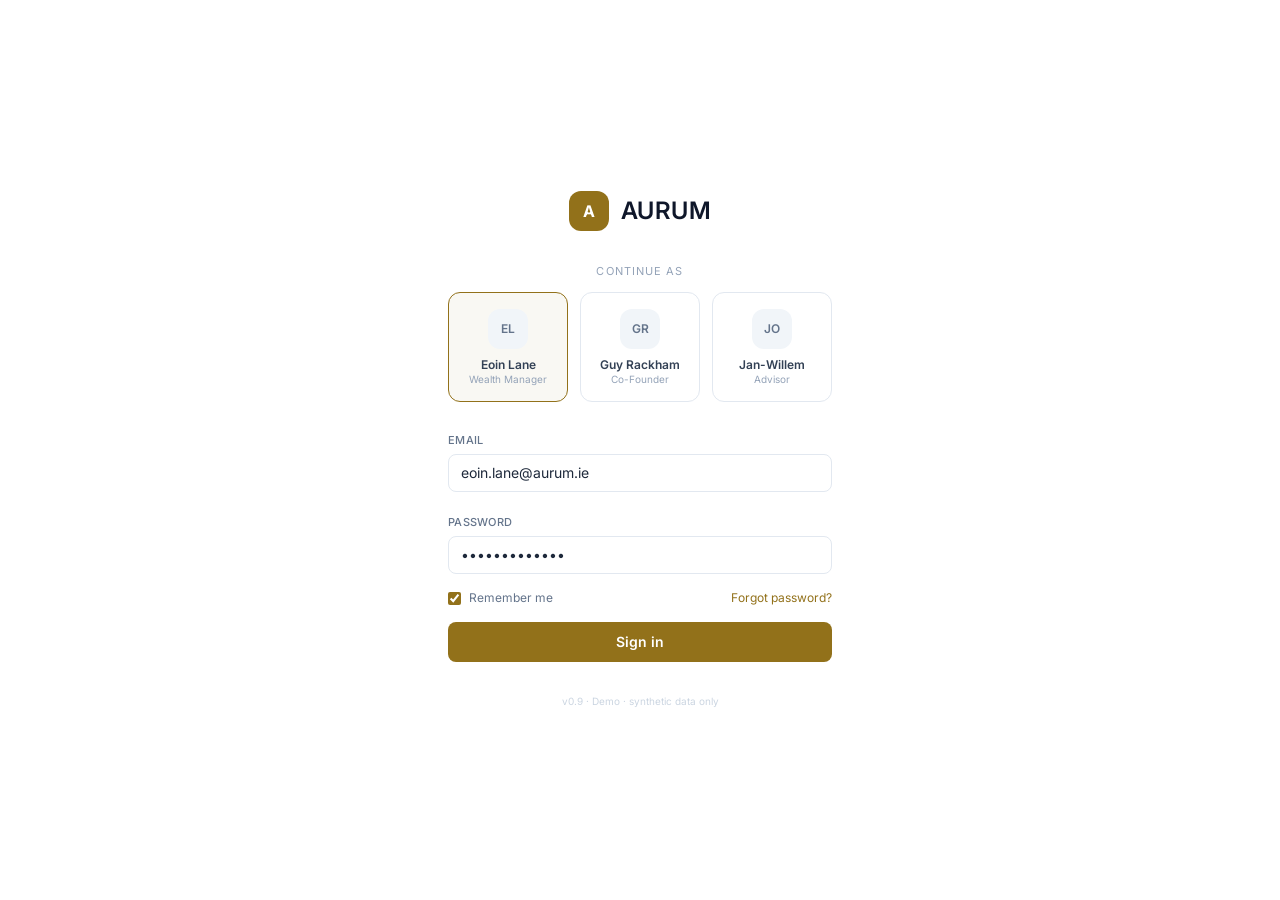
==== index.html @ f8782a84 "chore: redeploy demo [2026-05-16T14:30:36Z]" ====
<!DOCTYPE html>
<html lang="en">
<head>
  <meta charset="UTF-8" />
  <meta name="viewport" content="width=device-width, initial-scale=1.0" />
  <title>Aurum — Wealth Intelligence Platform</title>
  <link rel="stylesheet" href="tailwind.css?v=0.9.4" />
  <script src="cohort.js?v=0.9.4"></script>
  <style>
    @import url('https://fonts.googleapis.com/css2?family=Inter:wght@300;400;500;600;700&display=swap');
    body { font-family: 'Inter', system-ui, sans-serif; }
    .gold    { color: #92711A; }
    .gold-bg { background-color: #92711A; }
    .card { transition: transform 0.12s ease, box-shadow 0.12s ease; }
    .card:hover { transform: translateY(-2px); box-shadow: 0 8px 24px -8px rgba(15,23,42,0.12); }
  </style>
</head>
<body class="bg-slate-50/60 text-slate-900 min-h-screen">

  <!-- ── Sign-in overlay (theatrical — no real auth) ──────────────────── -->
  <div id="login-screen" class="fixed inset-0 z-50 bg-white flex items-center justify-center">
    <div class="w-full max-w-md px-8">
      <div class="flex items-center justify-center gap-3 mb-8">
        <div class="w-10 h-10 rounded-xl gold-bg flex items-center justify-center">
          <span class="text-white font-bold text-base">A</span>
        </div>
        <span class="font-semibold tracking-wide text-2xl text-slate-900">AURUM</span>
      </div>

      <p class="text-center text-[11px] text-slate-400 uppercase tracking-widest mb-3">Continue as</p>
      <div class="grid grid-cols-3 gap-3 mb-6">
        <button type="button" data-user="eoin" onclick="selectUser('eoin')"
                class="persona-tile px-3 py-4 rounded-xl border border-slate-200 hover:border-slate-300 hover:bg-slate-50 transition-colors text-center">
          <div class="w-10 h-10 mx-auto rounded-xl bg-slate-100 flex items-center justify-center text-xs font-semibold text-slate-500">EL</div>
          <p class="mt-2 text-xs font-semibold text-slate-700 truncate">Eoin Lane</p>
          <p class="text-[10px] text-slate-400 leading-tight">Wealth Manager</p>
        </button>
        <button type="button" data-user="guy" onclick="selectUser('guy')"
                class="persona-tile px-3 py-4 rounded-xl border border-slate-200 hover:border-slate-300 hover:bg-slate-50 transition-colors text-center">
          <div class="w-10 h-10 mx-auto rounded-xl bg-slate-100 flex items-center justify-center text-xs font-semibold text-slate-500">GR</div>
          <p class="mt-2 text-xs font-semibold text-slate-700 truncate">Guy Rackham</p>
          <p class="text-[10px] text-slate-400 leading-tight">Co-Founder</p>
        </button>
        <button type="button" data-user="jan" onclick="selectUser('jan')"
                class="persona-tile px-3 py-4 rounded-xl border border-slate-200 hover:border-slate-300 hover:bg-slate-50 transition-colors text-center">
          <div class="w-10 h-10 mx-auto rounded-xl bg-slate-100 flex items-center justify-center text-xs font-semibold text-slate-500">JO</div>
          <p class="mt-2 text-xs font-semibold text-slate-700 truncate">Jan-Willem</p>
          <p class="text-[10px] text-slate-400 leading-tight">Advisor</p>
        </button>
      </div>

      <form onsubmit="handleLogin(event)" class="space-y-4" autocomplete="off">
        <div>
          <label for="login-email" class="text-[11px] font-medium text-slate-500 uppercase tracking-wide">Email</label>
          <input id="login-email" type="email" required value="eoin.lane@aurum.ie"
                 class="mt-1 w-full px-3 py-2 border border-slate-200 rounded-lg focus:outline-none focus:ring-1 focus:ring-[#92711A] bg-white text-sm text-slate-800"/>
        </div>
        <div>
          <label for="login-password" class="text-[11px] font-medium text-slate-500 uppercase tracking-wide">Password</label>
          <input id="login-password" type="password" required value="demo-password"
                 class="mt-1 w-full px-3 py-2 border border-slate-200 rounded-lg focus:outline-none focus:ring-1 focus:ring-[#92711A] bg-white text-sm text-slate-800"/>
        </div>
        <div class="flex items-center justify-between text-xs">
          <label class="flex items-center gap-2 text-slate-500 select-none">
            <input type="checkbox" checked class="rounded border-slate-300 accent-[#92711A]"/>
            Remember me
          </label>
          <a href="#" onclick="event.preventDefault()" class="text-[#92711A] hover:underline">Forgot password?</a>
        </div>
        <button type="submit"
                class="w-full py-2.5 rounded-lg gold-bg text-white font-semibold text-sm hover:opacity-90 transition-opacity">
          Sign in
        </button>
      </form>
      <p class="mt-8 text-center text-[10px] text-slate-300">v0.9 · Demo · synthetic data only</p>
    </div>
  </div>

  <script>
    // ── Personas (theatrical — anyone can sign in as anyone) ────────────
    const AURUM_USERS = {
      eoin: { name: 'Eoin Lane',        first: 'Eoin', email: 'eoin.lane@aurum.ie',   title: 'Senior Wealth Manager', initials: 'EL' },
      guy:  { name: 'Guy Rackham',      first: 'Guy',  email: 'guy.rackham@aurum.ie', title: 'Co-Founder',            initials: 'GR' },
      jan:  { name: 'Jan-Willem Ophof', first: 'Jan',  email: 'jan.ophof@aurum.ie',   title: 'Advisor',               initials: 'JO' },
    };
    let aurumSelectedUser = 'eoin';

    function selectUser(key) {
      const u = AURUM_USERS[key];
      if (!u) return;
      aurumSelectedUser = key;
      document.getElementById('login-email').value = u.email;
      document.querySelectorAll('.persona-tile').forEach(t => {
        const on = t.dataset.user === key;
        t.classList.toggle('border-[#92711A]', on);
        t.classList.toggle('bg-[#92711A]/5',  on);
        t.classList.toggle('border-slate-200', !on);
      });
    }

    function applyUserToPage(key) {
      const u = AURUM_USERS[key] || AURUM_USERS.eoin;
      const nameEl = document.getElementById('header-user-name');
      const initEl = document.getElementById('header-user-initials');
      const greetEl = document.getElementById('greeting');
      if (nameEl)  nameEl.textContent  = `${u.name} · ${u.title}`;
      if (initEl)  initEl.textContent  = u.initials;
      if (greetEl) greetEl.textContent = `Welcome back, ${u.first}`;
    }

    function handleLogin(e) {
      e.preventDefault();
      try { sessionStorage.setItem('aurum_user', aurumSelectedUser); } catch (_) {}
      applyUserToPage(aurumSelectedUser);
      const screen = document.getElementById('login-screen');
      screen.style.transition = 'opacity 0.25s ease';
      screen.style.opacity = '0';
      setTimeout(() => { screen.style.display = 'none'; }, 250);
    }

    // Pre-select last persona used (if any); apply name to header immediately
    // so the page is correct even before the user clicks Sign in.
    (function() {
      let saved = null;
      try { saved = sessionStorage.getItem('aurum_user'); } catch (_) {}
      const key = AURUM_USERS[saved] ? saved : 'eoin';
      selectUser(key);
      // Defer applyUserToPage until DOM is ready (header elements exist)
      document.addEventListener('DOMContentLoaded', () => applyUserToPage(key));
    })();
  </script>

  <!-- ── Header ──────────────────────────────────────────────────────── -->
  <header class="bg-white border-b border-slate-100">
    <div class="px-6 py-3.5 flex items-center justify-between max-w-7xl mx-auto">
      <div class="flex items-center gap-3">
        <div class="w-8 h-8 rounded-lg gold-bg flex items-center justify-center">
          <span class="text-white font-bold text-sm">A</span>
        </div>
        <span class="font-semibold text-slate-900 tracking-wide">AURUM</span>
        <span class="text-slate-300 text-sm">|</span>
        <span class="text-slate-400 text-sm">Wealth Intelligence Platform</span>
      </div>
      <div class="flex items-center gap-3">
        <span id="header-user-name" class="text-xs text-slate-400">Eoin Lane · Senior Wealth Manager</span>
        <div id="header-user-initials" class="w-8 h-8 rounded-full bg-slate-100 flex items-center justify-center text-[11px] font-semibold text-slate-500">EL</div>
      </div>
    </div>
  </header>

  <main class="max-w-7xl mx-auto px-6 py-8 space-y-10">

    <!-- ── Greeting + day frame ──────────────────────────────────────── -->
    <section>
      <h1 id="greeting" class="text-2xl font-semibold text-slate-900">Welcome back, Eoin</h1>
      <p id="day-frame" class="text-sm text-slate-500 mt-1"></p>
    </section>

    <!-- ── Row 1: Hidden Opportunities ───────────────────────────────── -->
    <section>
      <div class="flex items-baseline justify-between mb-4">
        <div>
          <h2 class="text-[11px] font-semibold text-slate-500 uppercase tracking-widest">Hidden opportunities</h2>
          <p class="text-[11px] text-slate-400 mt-0.5">Clients who don't look urgent on the surface but carry a High-urgency conversation</p>
        </div>
        <span id="hidden-count" class="text-[11px] text-slate-400"></span>
      </div>
      <div id="hidden-row" class="grid grid-cols-1 sm:grid-cols-2 lg:grid-cols-5 gap-4"></div>
    </section>

    <!-- ── Row 2: Across the lifecycle ───────────────────────────────── -->
    <section>
      <div class="flex items-baseline justify-between mb-4">
        <div>
          <h2 class="text-[11px] font-semibold text-slate-500 uppercase tracking-widest">Across the lifecycle</h2>
          <p class="text-[11px] text-slate-400 mt-0.5">Top-priority prospect in each life stage — a forcing function for book breadth</p>
        </div>
      </div>
      <div id="lifecycle-row" class="grid grid-cols-2 md:grid-cols-3 lg:grid-cols-6 gap-3"></div>
    </section>

    <!-- ── Footer CTA ───────────────────────────────────────────────── -->
    <div class="text-center pt-4">
      <a href="dashboard.html"
         class="inline-flex items-center gap-2 text-sm text-slate-500 hover:text-slate-700">
        View full book of business
        <span aria-hidden="true">→</span>
      </a>
    </div>

  </main>

  <script>
    // ── Utilities ─────────────────────────────────────────────────────
    const STAGE_LABELS = { seed:'Seed', growth:'Growth', expansion:'Expansion', peak:'Peak', wind_down:'Wind-Down', retired:'Retired' };
    const STAGE_ORDER  = ['seed','growth','expansion','peak','wind_down','retired'];
    const URG_RANK     = { High:3, Medium:2, Low:1 };

    function initials(name) {
      return name.replace(/^(Mr\.|Mrs\.|Ms\.|Dr\.)\s+/,'')
        .split(/\s+/).filter(Boolean).slice(0,2).map(s=>s[0]).join('').toUpperCase();
    }
    function euros(v) {
      if (v == null || !isFinite(v)) return '—';
      const abs = Math.abs(v);
      if (abs >= 1_000_000) return `€${(v/1_000_000).toFixed(2).replace(/\.?0+$/,'')}M`;
      if (abs >= 1_000)     return `€${Math.round(v/1_000)}k`;
      return `€${Math.round(v)}`;
    }
    function priorityChip(p) {
      const cls = p==='High'   ? 'bg-red-50 text-red-600 border-red-100'
                : p==='Medium' ? 'bg-amber-50 text-amber-700 border-amber-100'
                :                'bg-emerald-50 text-emerald-700 border-emerald-100';
      return `<span class="px-2 py-0.5 rounded-md text-[10px] font-semibold border ${cls}">${p}</span>`;
    }
    // Credit-side recs are excluded from Hidden Opportunities — they're defensive
    // ("fix your credit") rather than wealth-side opportunity conversations.
    const CREDIT_AREAS = new Set(['Credit Rehabilitation', 'Credit Health']);
    function topWealthHighRec(c) {
      return (c.recommendations || []).find(r => r.urgency === 'High' && !CREDIT_AREAS.has(r.area));
    }
    function topHighRec(c) {
      return (c.recommendations || []).find(r => r.urgency === 'High');
    }

    // Cohort gap for the score most relevant to the urgent rec — answers
    // "is this client behind their stage peers on the dimension that matters?"
    const PROSPERITY_RECS = new Set([
      'FCF Conversion', 'Idle Capital Cost',
      'Wealth Building', 'Wealth Seeding',
      'Pension Adequacy', 'Pension Consolidation', 'Pension Growth',
      'Prosperity Pivot', 'Property Asset Review',
    ]);
    const SOLVENCY_RECS = new Set(['Mortgage Transition']);
    function cohortGap(c) {
      const rec = topWealthHighRec(c);
      let scoreKey = 'overall_wealth_score', label = 'overall';
      if (rec && SOLVENCY_RECS.has(rec.area))      { scoreKey = 'solvency_score';   label = 'solvency'; }
      else if (rec && PROSPERITY_RECS.has(rec.area)) { scoreKey = 'prosperity_score'; label = 'prosperity'; }
      const peers = COHORT_DATA.individuals.filter(p => p.life_stage === c.life_stage && p.customer_id !== c.customer_id);
      if (!peers.length) return null;
      const avg = peers.reduce((s, p) => s + (p[scoreKey] || 0), 0) / peers.length;
      return { gap: c[scoreKey] - avg, label };
    }

    // Translate a High-urgency rec into a wealth-manager sentence
    function urgentSignal(c) {
      const m = c.metrics || {};
      const rec = topHighRec(c);
      if (!rec) return null;
      switch (rec.area) {
        case 'FCF Conversion':
          return m.idle_capital_cost_annual && m.monthly_fcf
            ? `${euros(m.monthly_fcf)}/mo accumulating idle · ${euros(m.idle_capital_cost_annual)}/yr opportunity cost`
            : `Free cash flow accumulating with no investment route`;
        case 'Idle Capital Cost':
          return `Idle capital cost ${euros(m.idle_capital_cost_annual)}/yr — needs deployment route`;
        case 'Credit Rehabilitation':
          return `Credit reliability ${Math.round((m.credit_reliability||0)*100)}% — caps solvency before growth`;
        case 'Mortgage Transition':
          return `Mortgage near payoff — redirect debt service to investment`;
        case 'Pension Adequacy':
          return m.pension_annual_shortfall
            ? `Pension shortfall ${euros(m.pension_annual_shortfall)}/yr at current trajectory`
            : `Pension gap ${euros(m.pension_gap)}`;
        case 'Pension Consolidation':
          return `Pension consolidation window — preservation conversation overdue`;
        case 'Wealth Building':
          return `Wealth-building runway with ${euros(m.monthly_fcf)}/mo of headroom`;
        default:
          return rec.area;
      }
    }

    // Fallback signal when no High-urgency rec exists (used by lifecycle row)
    function generalSignal(c) {
      const m = c.metrics || {};
      const rec = (c.recommendations || []).sort((a,b)=>(URG_RANK[b.urgency]||0)-(URG_RANK[a.urgency]||0))[0];
      if (rec) {
        if (rec.area === 'Pension Adequacy' && m.pension_gap) return `Pension gap ${euros(m.pension_gap)}`;
        if (rec.area === 'Idle Capital Cost' && m.idle_capital_cost_annual) return `${euros(m.idle_capital_cost_annual)}/yr idle cost`;
        return rec.area;
      }
      if (m.pension_gap && m.pension_gap > 100_000) return `Pension gap ${euros(m.pension_gap)}`;
      if (m.monthly_fcf && m.monthly_fcf > 1000)    return `${euros(m.monthly_fcf)}/mo FCF`;
      return 'On track';
    }

    // ── Card renderers ────────────────────────────────────────────────
    function hiddenCard(c) {
      const signal = urgentSignal(c) || 'Conversation pending';
      const rec = topWealthHighRec(c) || topHighRec(c);
      const gap = cohortGap(c);
      const gapChip = gap
        ? `<span class="text-[10px] text-slate-500 tabular-nums">
             vs ${STAGE_LABELS[c.life_stage]} ${gap.label}
             <span class="font-semibold" style="color:${gap.gap < 0 ? '#ef4444' : '#10b981'}">${gap.gap >= 0 ? '+' : ''}${gap.gap.toFixed(0)}</span>
           </span>`
        : '';
      const briefingChip = c.briefing
        ? `<span class="px-1.5 py-0.5 rounded text-[9px] font-semibold uppercase tracking-wide bg-slate-900 text-slate-100">Briefing ready</span>`
        : '';
      return `
        <a href="dashboard.html#${c.customer_id}" class="card block bg-white rounded-2xl border border-slate-100 shadow-sm p-5">
          <div class="flex items-start justify-between">
            <div class="flex items-center gap-3 min-w-0">
              <div class="w-10 h-10 rounded-xl bg-slate-100 flex items-center justify-center text-sm font-light text-slate-400 flex-shrink-0">
                ${initials(c.name)}
              </div>
              <div class="min-w-0">
                <p class="text-sm font-semibold text-slate-900 truncate">${c.name}</p>
                <p class="text-[11px] text-slate-400 truncate">${c.age} · ${STAGE_LABELS[c.life_stage]} · ${c.occupation || '—'}</p>
              </div>
            </div>
            ${priorityChip(c.engagement_priority)}
          </div>
          <div class="mt-4 flex items-baseline gap-2">
            <span class="text-2xl font-bold text-slate-900 tabular-nums">${c.overall_wealth_score.toFixed(0)}</span>
            <span class="text-[10px] text-slate-400">overall</span>
            <span class="ml-auto px-1.5 py-0.5 rounded text-[9px] font-bold uppercase tracking-wide bg-red-50 text-red-600 border border-red-100">
              ${rec ? rec.area : 'Urgent'}
            </span>
          </div>
          <p class="mt-3 text-[11px] text-slate-600 leading-snug">${signal}</p>
          <div class="mt-3 pt-3 border-t border-slate-100 flex items-center justify-between gap-2">
            ${gapChip}
            ${briefingChip}
          </div>
        </a>`;
    }

    function lifecycleCard(c, stageLabel) {
      return `
        <a href="dashboard.html#${c.customer_id}" class="card block bg-white rounded-xl border border-slate-100 shadow-sm p-4">
          <div class="flex items-center justify-between">
            <span class="text-[9px] font-semibold gold uppercase tracking-widest">${stageLabel}</span>
            ${priorityChip(c.engagement_priority)}
          </div>
          <p class="mt-3 text-sm font-semibold text-slate-900 truncate">${c.name}</p>
          <p class="text-[10px] text-slate-400 truncate">${c.age} · ${c.occupation || '—'}</p>
          <div class="mt-3 flex items-baseline justify-between">
            <span class="text-lg font-bold text-slate-900 tabular-nums">${c.overall_wealth_score.toFixed(0)}</span>
            <span class="text-[10px] text-slate-400">/100</span>
          </div>
          <p class="mt-2 text-[10px] text-slate-500 truncate">${generalSignal(c)}</p>
        </a>`;
    }

    // ── Boot ──────────────────────────────────────────────────────────
    (function init() {
      if (typeof COHORT_DATA === 'undefined') {
        document.getElementById('hidden-row').innerHTML =
          '<p class="col-span-full text-slate-400 text-sm p-8">cohort.js not found.</p>';
        return;
      }
      const all = COHORT_DATA.individuals;

      // Day frame
      const today = new Date().toLocaleDateString('en-IE', { weekday:'long', day:'numeric', month:'long', year:'numeric' });
      const highPriority = all.filter(c => c.engagement_priority === 'High').length;
      document.getElementById('day-frame').textContent =
        `${today} · ${all.length} clients · ${highPriority} high priority`;

      // Row 1 — Hidden Opportunities: non-High priority WITH at least one
      // High-urgency *wealth-side* rec (credit-defensive recs excluded — those
      // are a separate conversation we'll surface elsewhere).
      const hidden = all
        .filter(c => c.engagement_priority !== 'High')
        .filter(c => (c.recommendations || []).some(r => r.urgency === 'High' && !CREDIT_AREAS.has(r.area)))
        .sort((a, b) => {
          // Featured client always anchors the row — it's the demo's narrative anchor
          if (a.featured !== b.featured) return a.featured ? -1 : 1;
          const aH = a.recommendations.filter(r => r.urgency === 'High' && !CREDIT_AREAS.has(r.area)).length;
          const bH = b.recommendations.filter(r => r.urgency === 'High' && !CREDIT_AREAS.has(r.area)).length;
          if (bH !== aH) return bH - aH;
          return a.overall_wealth_score - b.overall_wealth_score; // lower score = more hidden
        });

      // Cap two per life stage so the row tells multiple stage stories,
      // not five variations of one stage.
      const stageCount = {};
      const hiddenDiverse = [];
      for (const c of hidden) {
        const used = stageCount[c.life_stage] || 0;
        if (used >= 2) continue;
        hiddenDiverse.push(c);
        stageCount[c.life_stage] = used + 1;
        if (hiddenDiverse.length >= 5) break;
      }

      document.getElementById('hidden-count').textContent =
        hidden.length === 1 ? '1 found across the book' : `${hidden.length} found across the book`;
      document.getElementById('hidden-row').innerHTML = hiddenDiverse.map(hiddenCard).join('');

      // Row 2 — Lifecycle: top in each stage, ordered Seed → Retired
      const lifecycle = STAGE_ORDER.map(stage => {
        const peers = all.filter(c => c.life_stage === stage);
        if (!peers.length) return '';
        const top = peers.sort((a, b) =>
          (URG_RANK[b.engagement_priority]||0) - (URG_RANK[a.engagement_priority]||0)
          || b.overall_wealth_score - a.overall_wealth_score
        )[0];
        return lifecycleCard(top, STAGE_LABELS[stage]);
      }).join('');
      document.getElementById('lifecycle-row').innerHTML = lifecycle;
    })();
  </script>
</body>
</html>
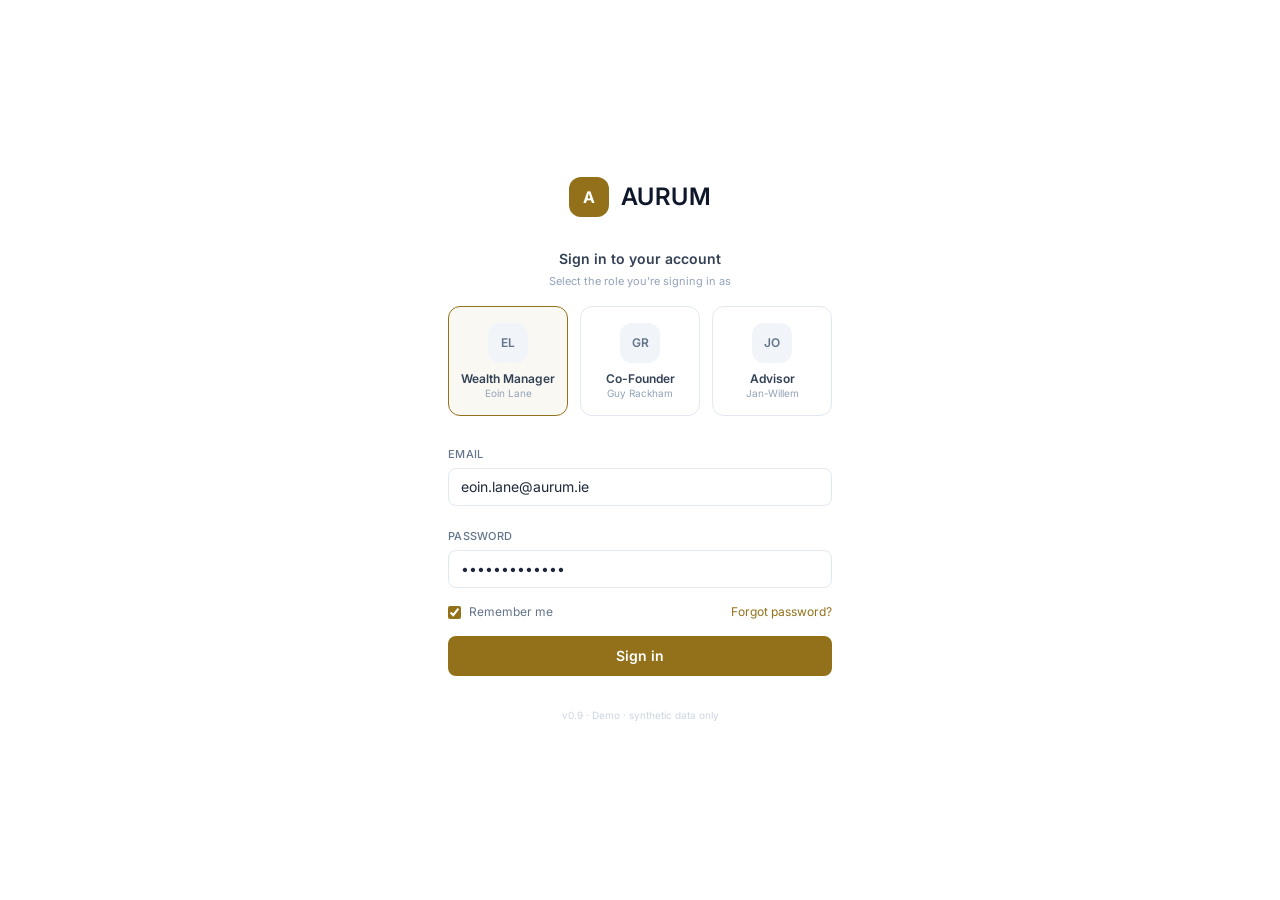
==== commit 659cf2cd: "chore: redeploy demo [2026-05-16T19:28:54Z]" ====
--- a/index.html
+++ b/index.html
@@ -4,8 +4,8 @@
   <meta charset="UTF-8" />
   <meta name="viewport" content="width=device-width, initial-scale=1.0" />
   <title>Aurum — Wealth Intelligence Platform</title>
-  <link rel="stylesheet" href="tailwind.css?v=0.9.4" />
-  <script src="cohort.js?v=0.9.4"></script>
+  <link rel="stylesheet" href="tailwind.css?v=0.9.5" />
+  <script src="cohort.js?v=0.9.5"></script>
   <style>
     @import url('https://fonts.googleapis.com/css2?family=Inter:wght@300;400;500;600;700&display=swap');
     body { font-family: 'Inter', system-ui, sans-serif; }
@@ -27,25 +27,26 @@
         <span class="font-semibold tracking-wide text-2xl text-slate-900">AURUM</span>
       </div>
 
-      <p class="text-center text-[11px] text-slate-400 uppercase tracking-widest mb-3">Continue as</p>
+      <h2 class="text-center text-sm font-semibold text-slate-700 mb-1">Sign in to your account</h2>
+      <p class="text-center text-[11px] text-slate-400 mb-4">Select the role you're signing in as</p>
       <div class="grid grid-cols-3 gap-3 mb-6">
         <button type="button" data-user="eoin" onclick="selectUser('eoin')"
                 class="persona-tile px-3 py-4 rounded-xl border border-slate-200 hover:border-slate-300 hover:bg-slate-50 transition-colors text-center">
           <div class="w-10 h-10 mx-auto rounded-xl bg-slate-100 flex items-center justify-center text-xs font-semibold text-slate-500">EL</div>
-          <p class="mt-2 text-xs font-semibold text-slate-700 truncate">Eoin Lane</p>
-          <p class="text-[10px] text-slate-400 leading-tight">Wealth Manager</p>
+          <p class="mt-2 text-xs font-semibold text-slate-700">Wealth Manager</p>
+          <p class="text-[10px] text-slate-400 leading-tight truncate">Eoin Lane</p>
         </button>
         <button type="button" data-user="guy" onclick="selectUser('guy')"
                 class="persona-tile px-3 py-4 rounded-xl border border-slate-200 hover:border-slate-300 hover:bg-slate-50 transition-colors text-center">
           <div class="w-10 h-10 mx-auto rounded-xl bg-slate-100 flex items-center justify-center text-xs font-semibold text-slate-500">GR</div>
-          <p class="mt-2 text-xs font-semibold text-slate-700 truncate">Guy Rackham</p>
-          <p class="text-[10px] text-slate-400 leading-tight">Co-Founder</p>
+          <p class="mt-2 text-xs font-semibold text-slate-700">Co-Founder</p>
+          <p class="text-[10px] text-slate-400 leading-tight truncate">Guy Rackham</p>
         </button>
         <button type="button" data-user="jan" onclick="selectUser('jan')"
                 class="persona-tile px-3 py-4 rounded-xl border border-slate-200 hover:border-slate-300 hover:bg-slate-50 transition-colors text-center">
           <div class="w-10 h-10 mx-auto rounded-xl bg-slate-100 flex items-center justify-center text-xs font-semibold text-slate-500">JO</div>
-          <p class="mt-2 text-xs font-semibold text-slate-700 truncate">Jan-Willem</p>
-          <p class="text-[10px] text-slate-400 leading-tight">Advisor</p>
+          <p class="mt-2 text-xs font-semibold text-slate-700">Advisor</p>
+          <p class="text-[10px] text-slate-400 leading-tight truncate">Jan-Willem</p>
         </button>
       </div>
 
@@ -118,6 +119,12 @@
       setTimeout(() => { screen.style.display = 'none'; }, 250);
     }
 
+    function signOut(e) {
+      if (e) e.preventDefault();
+      try { sessionStorage.removeItem('aurum_user'); } catch (_) {}
+      location.reload();
+    }
+
     // Pre-select last persona used (if any); apply name to header immediately
     // so the page is correct even before the user clicks Sign in.
     (function() {
@@ -144,6 +151,7 @@
       <div class="flex items-center gap-3">
         <span id="header-user-name" class="text-xs text-slate-400">Eoin Lane · Senior Wealth Manager</span>
         <div id="header-user-initials" class="w-8 h-8 rounded-full bg-slate-100 flex items-center justify-center text-[11px] font-semibold text-slate-500">EL</div>
+        <a href="#" onclick="signOut(event)" class="text-[11px] text-slate-400 hover:text-slate-700">Sign out</a>
       </div>
     </div>
   </header>
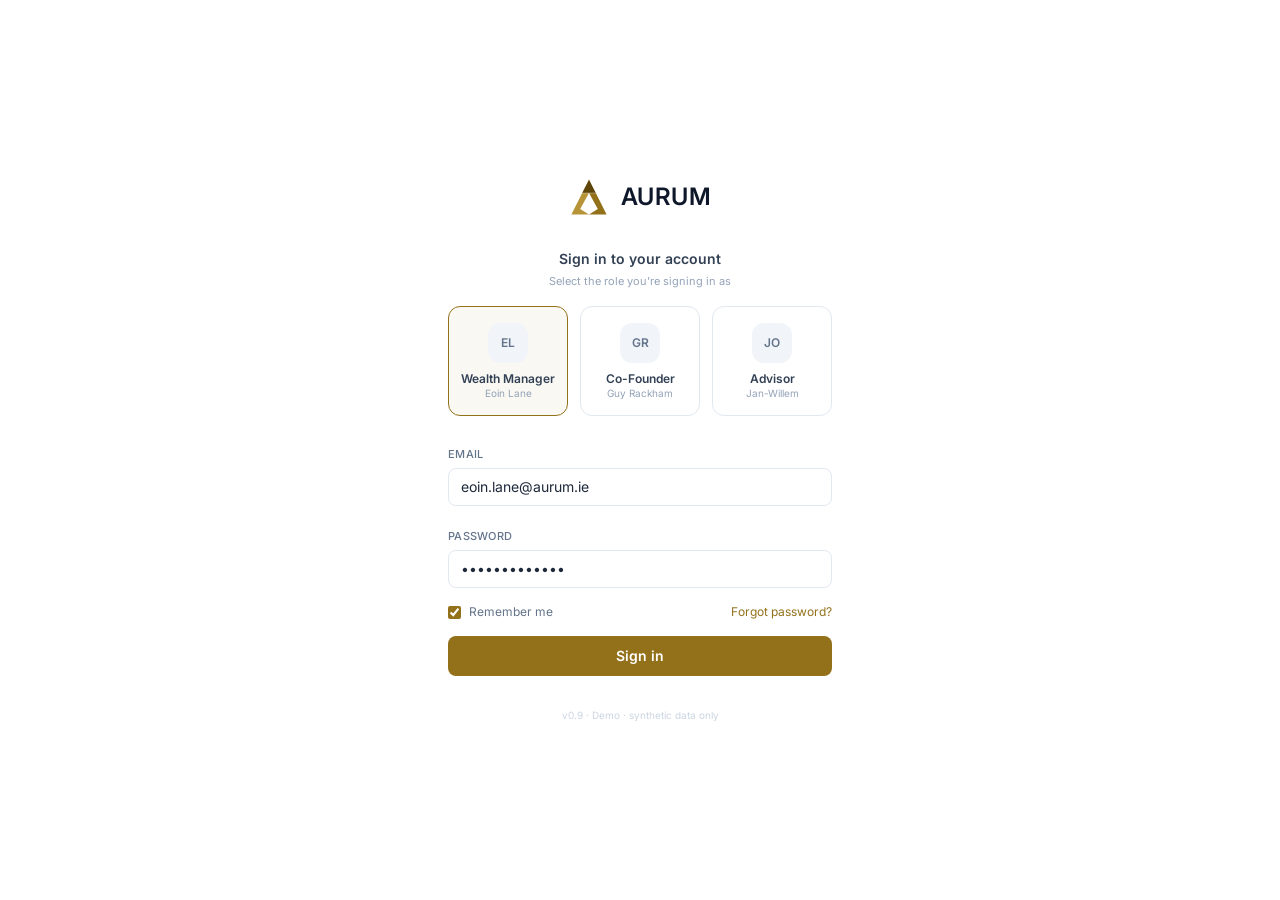
==== commit dfdb5749: "chore: redeploy demo [2026-05-16T19:50:33Z]" ====
--- a/index.html
+++ b/index.html
@@ -4,8 +4,8 @@
   <meta charset="UTF-8" />
   <meta name="viewport" content="width=device-width, initial-scale=1.0" />
   <title>Aurum — Wealth Intelligence Platform</title>
-  <link rel="stylesheet" href="tailwind.css?v=0.9.5" />
-  <script src="cohort.js?v=0.9.5"></script>
+  <link rel="stylesheet" href="tailwind.css?v=0.9.6" />
+  <script src="cohort.js?v=0.9.6"></script>
   <style>
     @import url('https://fonts.googleapis.com/css2?family=Inter:wght@300;400;500;600;700&display=swap');
     body { font-family: 'Inter', system-ui, sans-serif; }
@@ -21,9 +21,15 @@
   <div id="login-screen" class="fixed inset-0 z-50 bg-white flex items-center justify-center">
     <div class="w-full max-w-md px-8">
       <div class="flex items-center justify-center gap-3 mb-8">
-        <div class="w-10 h-10 rounded-xl gold-bg flex items-center justify-center">
-          <span class="text-white font-bold text-base">A</span>
-        </div>
+        <svg viewBox="0 0 100 100" class="w-10 h-10 flex-shrink-0" aria-label="Aurum">
+          <path d="M 50 6 L 67 40 L 33 40 Z" fill="#5E4509"/>
+          <path d="M 33 40 L 50 40 L 28 80 L 50 94 L 6 94 Z" fill="#B89438"/>
+          <path d="M 67 40 L 50 40 L 72 80 L 50 94 L 94 94 Z" fill="#92711A"/>
+          <g stroke="#ffffff" stroke-width="0.8" fill="none">
+            <line x1="33" y1="40" x2="67" y2="40"/>
+            <line x1="50" y1="40" x2="50" y2="94"/>
+          </g>
+        </svg>
         <span class="font-semibold tracking-wide text-2xl text-slate-900">AURUM</span>
       </div>
 
@@ -141,9 +147,15 @@
   <header class="bg-white border-b border-slate-100">
     <div class="px-6 py-3.5 flex items-center justify-between max-w-7xl mx-auto">
       <div class="flex items-center gap-3">
-        <div class="w-8 h-8 rounded-lg gold-bg flex items-center justify-center">
-          <span class="text-white font-bold text-sm">A</span>
-        </div>
+        <svg viewBox="0 0 100 100" class="w-8 h-8 flex-shrink-0" aria-label="Aurum">
+          <path d="M 50 6 L 67 40 L 33 40 Z" fill="#5E4509"/>
+          <path d="M 33 40 L 50 40 L 28 80 L 50 94 L 6 94 Z" fill="#B89438"/>
+          <path d="M 67 40 L 50 40 L 72 80 L 50 94 L 94 94 Z" fill="#92711A"/>
+          <g stroke="#ffffff" stroke-width="0.8" fill="none">
+            <line x1="33" y1="40" x2="67" y2="40"/>
+            <line x1="50" y1="40" x2="50" y2="94"/>
+          </g>
+        </svg>
         <span class="font-semibold text-slate-900 tracking-wide">AURUM</span>
         <span class="text-slate-300 text-sm">|</span>
         <span class="text-slate-400 text-sm">Wealth Intelligence Platform</span>
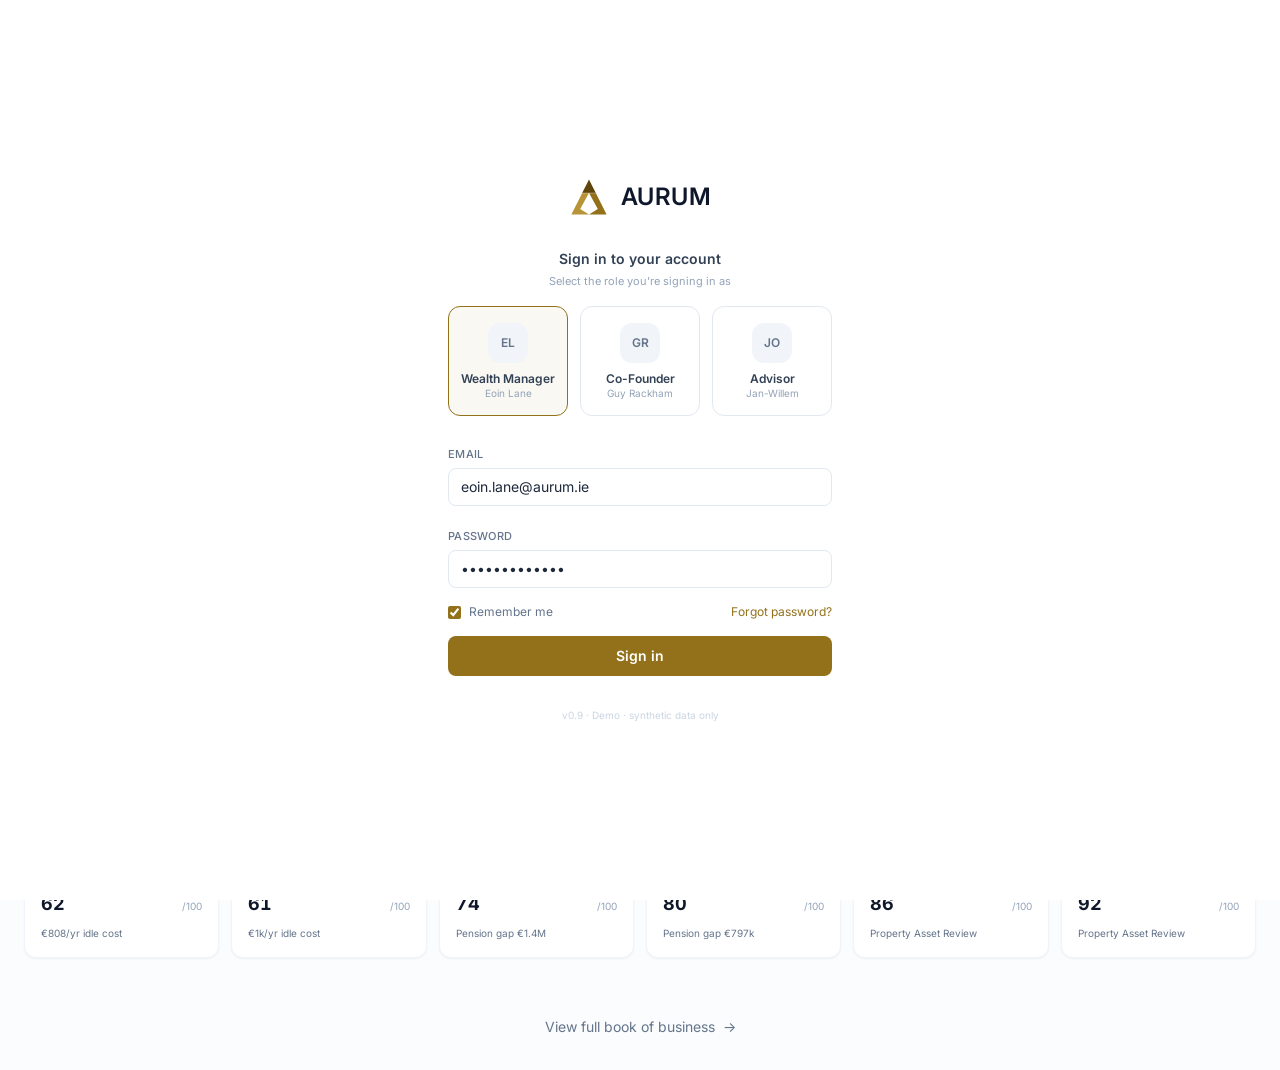
==== commit fc0b097c: "chore: redeploy demo [2026-05-16T20:45:09Z]" ====
--- a/index.html
+++ b/index.html
@@ -4,8 +4,8 @@
   <meta charset="UTF-8" />
   <meta name="viewport" content="width=device-width, initial-scale=1.0" />
   <title>Aurum — Wealth Intelligence Platform</title>
-  <link rel="stylesheet" href="tailwind.css?v=0.9.6" />
-  <script src="cohort.js?v=0.9.6"></script>
+  <link rel="stylesheet" href="tailwind.css?v=0.9.9" />
+  <script src="cohort.js?v=0.9.9"></script>
   <style>
     @import url('https://fonts.googleapis.com/css2?family=Inter:wght@300;400;500;600;700&display=swap');
     body { font-family: 'Inter', system-ui, sans-serif; }
@@ -188,7 +188,19 @@
       <div id="hidden-row" class="grid grid-cols-1 sm:grid-cols-2 lg:grid-cols-5 gap-4"></div>
     </section>
 
-    <!-- ── Row 2: Across the lifecycle ───────────────────────────────── -->
+    <!-- ── Row 2: Biggest movers (last 6 months) ─────────────────────── -->
+    <section>
+      <div class="flex items-baseline justify-between mb-4">
+        <div>
+          <h2 class="text-[11px] font-semibold text-slate-500 uppercase tracking-widest">Biggest movers · last 6 months</h2>
+          <p class="text-[11px] text-slate-400 mt-0.5">Direction of travel — the part of the book a static snapshot can't show</p>
+        </div>
+        <span id="movers-count" class="text-[11px] text-slate-400"></span>
+      </div>
+      <div id="movers-row" class="grid grid-cols-1 sm:grid-cols-2 lg:grid-cols-4 gap-4"></div>
+    </section>
+
+    <!-- ── Row 3: Across the lifecycle ───────────────────────────────── -->
     <section>
       <div class="flex items-baseline justify-between mb-4">
         <div>
@@ -241,6 +253,30 @@
     }
     function topHighRec(c) {
       return (c.recommendations || []).find(r => r.urgency === 'High');
+    }
+
+    // 6-month overall-score delta — points -7 → -1 of the 24-month time series.
+    // Window picked because the synthetic data has a ramp-up artefact in the
+    // earliest months; 6 back is well into stable territory.
+    function sixMonthDelta(c) {
+      const ts = c.time_series || [];
+      if (ts.length < 7) return 0;
+      return ts[ts.length - 1].overall_wealth_score - ts[ts.length - 7].overall_wealth_score;
+    }
+
+    // Inline mini-sparkline for the Movers cards — overall score across the
+    // full 24-month window, coloured by direction of travel.
+    function miniSparkline(values, stroke) {
+      if (!values || values.length < 2) return '';
+      const w = 100, h = 24, pad = 2;
+      const x = i => pad + i * ((w - pad * 2) / (values.length - 1));
+      const y = v => pad + (1 - v / 100) * (h - pad * 2);
+      const pts = values.map((v, i) => `${x(i).toFixed(1)},${y(v).toFixed(1)}`).join(' ');
+      const last = values[values.length - 1];
+      return `<svg viewBox="0 0 ${w} ${h}" preserveAspectRatio="none" style="width:100%;height:${h}px">
+        <polyline points="${pts}" fill="none" stroke="${stroke}" stroke-width="1.5" stroke-linejoin="round"/>
+        <circle cx="${x(values.length - 1).toFixed(1)}" cy="${y(last).toFixed(1)}" r="2" fill="${stroke}"/>
+      </svg>`;
     }
 
     // Cohort gap for the score most relevant to the urgent rec — answers
@@ -349,6 +385,37 @@
         </a>`;
     }
 
+    function moverCard(c) {
+      const delta = sixMonthDelta(c);
+      const isUp = delta > 0;
+      const tone = isUp ? '#10b981' : '#ef4444';
+      const arrow = delta >= 0.5 ? '↑' : delta <= -0.5 ? '↓' : '→';
+      const series = (c.time_series || []).map(pt => pt.overall_wealth_score);
+      return `
+        <a href="dashboard.html#${c.customer_id}" class="card block bg-white rounded-2xl border border-slate-100 shadow-sm p-5">
+          <div class="flex items-start justify-between">
+            <div class="flex items-center gap-3 min-w-0">
+              <div class="w-10 h-10 rounded-xl bg-slate-100 flex items-center justify-center text-sm font-light text-slate-400 flex-shrink-0">
+                ${initials(c.name)}
+              </div>
+              <div class="min-w-0">
+                <p class="text-sm font-semibold text-slate-900 truncate">${c.name}</p>
+                <p class="text-[11px] text-slate-400 truncate">${c.age} · ${STAGE_LABELS[c.life_stage]} · ${c.occupation || '—'}</p>
+              </div>
+            </div>
+            <div class="text-right flex-shrink-0">
+              <p class="text-[9px] text-slate-400 uppercase tracking-wide">6-mo Δ</p>
+              <p class="text-base font-bold tabular-nums" style="color:${tone}">${arrow} ${delta >= 0 ? '+' : ''}${delta.toFixed(1)}</p>
+            </div>
+          </div>
+          <div class="mt-3">${miniSparkline(series, tone)}</div>
+          <div class="mt-2 flex items-baseline justify-between">
+            <span class="text-[11px] text-slate-500">Now <span class="font-semibold text-slate-700 tabular-nums">${c.overall_wealth_score.toFixed(0)}</span> · was ${(c.overall_wealth_score - delta).toFixed(0)}</span>
+            ${priorityChip(c.engagement_priority)}
+          </div>
+        </a>`;
+    }
+
     function lifecycleCard(c, stageLabel) {
       return `
         <a href="dashboard.html#${c.customer_id}" class="card block bg-white rounded-xl border border-slate-100 shadow-sm p-4">
@@ -412,7 +479,22 @@
         hidden.length === 1 ? '1 found across the book' : `${hidden.length} found across the book`;
       document.getElementById('hidden-row').innerHTML = hiddenDiverse.map(hiddenCard).join('');
 
-      // Row 2 — Lifecycle: top in each stage, ordered Seed → Retired
+      // Row 2 — Biggest movers (6-month overall-score delta, |Δ| ≥ 3).
+      // Force balance: top 2 improvers + top 2 decliners. The row always tells
+      // two stories — clients to deepen with AND clients at risk — rather than
+      // skewing to whichever direction dominates this week's data.
+      const moverPool = all
+        .map(c => ({ c, d: sixMonthDelta(c) }))
+        .filter(x => Math.abs(x.d) >= 3);
+      const improvers = moverPool.filter(x => x.d > 0).sort((a, b) => b.d - a.d).slice(0, 2);
+      const decliners = moverPool.filter(x => x.d < 0).sort((a, b) => a.d - b.d).slice(0, 2);
+      // Order: improver, decliner, improver, decliner — visual alternation
+      const moversShown = [improvers[0], decliners[0], improvers[1], decliners[1]].filter(Boolean);
+      document.getElementById('movers-count').textContent =
+        `${moverPool.length} clients moving ±3 or more · ${improvers.length} up · ${decliners.length} down`;
+      document.getElementById('movers-row').innerHTML = moversShown.map(x => moverCard(x.c)).join('');
+
+      // Row 3 — Lifecycle: top in each stage, ordered Seed → Retired
       const lifecycle = STAGE_ORDER.map(stage => {
         const peers = all.filter(c => c.life_stage === stage);
         if (!peers.length) return '';
